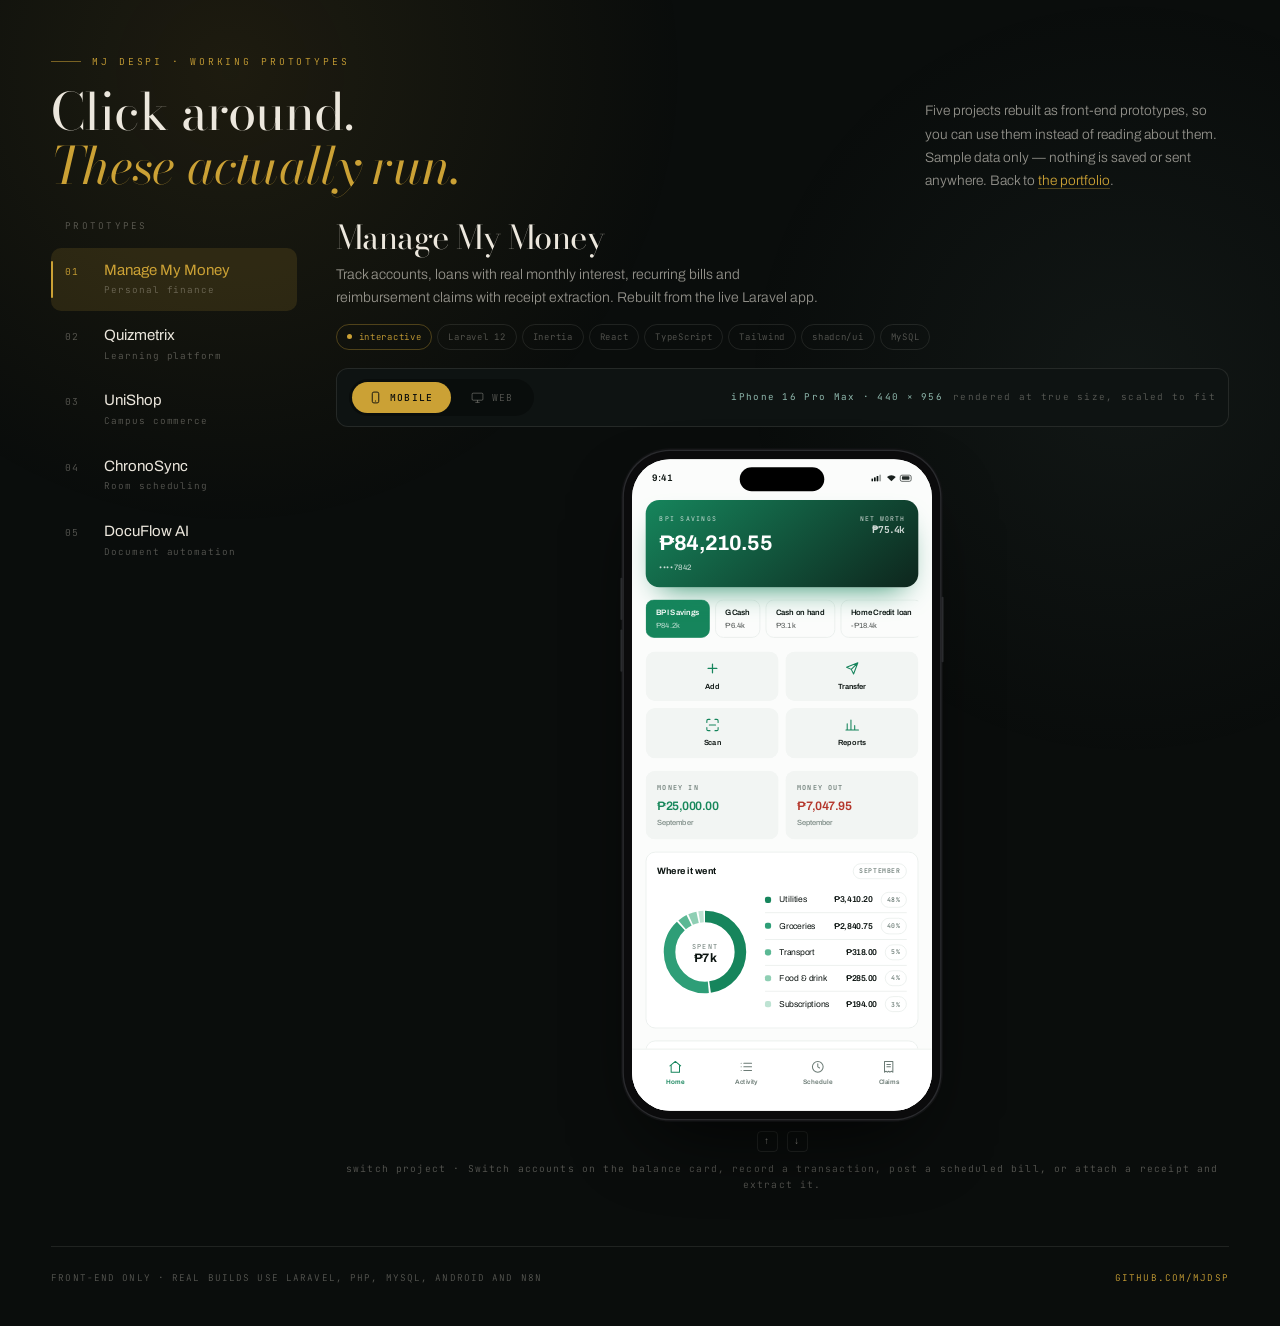
==== demos.html @ 3b5ab4ee "Add an interactive prototypes page Five projects rebuilt as front-end prototypes so visitors can use" ====
<!DOCTYPE html>
<html lang="en">
<head>
<meta charset="UTF-8" />
<meta name="viewport" content="width=device-width, initial-scale=1.0, viewport-fit=cover" />
<title>Despi Demo Reel</title>
<meta name="description" content="Five of Mj Despi's projects rebuilt as clickable front-end prototypes." />

<link rel="preconnect" href="https://fonts.googleapis.com">
<link rel="preconnect" href="https://fonts.gstatic.com" crossorigin>
<link rel="stylesheet" href="https://fonts.googleapis.com/css2?family=Bodoni+Moda:ital,opsz,wght@0,6..96,400;0,6..96,500;1,6..96,400&family=Archivo:wght@300;400;500;600;700&family=JetBrains+Mono:wght@400;500&display=swap">

<style>
/* ============================================================
   DEMO REEL — matches the "low light" portfolio theme.
   Dark stage, one brass accent, device frames at true logical
   sizes so the prototypes read as builds, not screenshots.
   ============================================================ */
:root{
  --void:#0A0D0C; --ground:#0E1312; --raise:#151D1A;
  --edge:rgba(236,231,221,.10); --edge-lit:rgba(203,161,53,.34);
  --paper:#ECE7DD; --paper-dim:rgba(236,231,221,.60); --paper-faint:rgba(236,231,221,.34);
  --brass:#CBA135; --brass-lit:#E8C766; --brass-dim:rgba(203,161,53,.14);
  --ice:#8FB8AD;
  --display:'Bodoni Moda',Didot,Georgia,serif;
  --body:'Archivo',system-ui,-apple-system,'Segoe UI',sans-serif;
  --mono:'JetBrains Mono',ui-monospace,SFMono-Regular,Menlo,monospace;
  --ease:cubic-bezier(.22,1,.36,1);
  --gut:clamp(18px,4vw,56px);
  color-scheme:dark;
}
*{box-sizing:border-box}
body{
  margin:0;background:var(--void);color:var(--paper);
  font-family:var(--body);font-weight:300;line-height:1.6;
  -webkit-font-smoothing:antialiased;overflow-x:hidden;
}
h1,h2,h3{font-family:var(--display);font-weight:400;margin:0;letter-spacing:-.015em;text-wrap:balance}
p{margin:0}
a{color:inherit;text-decoration:none}
button{font:inherit;color:inherit;background:none;border:0;cursor:pointer}
img{max-width:100%;display:block}
[hidden]{display:none!important}
:focus-visible{outline:2px solid var(--brass);outline-offset:3px;border-radius:3px}
::selection{background:var(--brass);color:var(--void)}

#glow{
  position:fixed;inset:0;z-index:0;pointer-events:none;
  background:
    radial-gradient(760px circle at 18% 8%,rgba(203,161,53,.10),transparent 60%),
    radial-gradient(620px circle at 88% 42%,rgba(143,184,173,.06),transparent 62%);
}
.wrap{position:relative;z-index:1;max-width:1420px;margin:0 auto;padding-inline:var(--gut)}

/* ---------- masthead ---------- */
.mast{
  padding-block:clamp(34px,6vh,64px) 26px;display:flex;flex-wrap:wrap;
  gap:22px 34px;align-items:flex-end;justify-content:space-between;
}
.eyebrow{
  font-family:var(--mono);font-size:.6rem;letter-spacing:.3em;text-transform:uppercase;
  color:var(--brass);display:flex;align-items:center;gap:11px;margin-bottom:16px;
}
.eyebrow::before{content:'';width:30px;height:1px;background:var(--brass);opacity:.55}
.mast h1{font-size:clamp(1.9rem,4.6vw,3.2rem);line-height:1.05}
.mast h1 em{font-style:italic;color:var(--brass)}
.mast__note{max-width:38ch;font-size:.86rem;line-height:1.7;color:var(--paper-dim)}
.mast__note a{color:var(--brass);border-bottom:1px solid var(--edge-lit)}

/* ---------- layout ---------- */
.reel{display:grid;grid-template-columns:246px minmax(0,1fr);gap:clamp(22px,3vw,44px);align-items:start;padding-bottom:40px}

/* ---------- rail ---------- */
.rail{position:sticky;top:18px;display:flex;flex-direction:column;gap:2px}
.rail__l{
  font-family:var(--mono);font-size:.58rem;letter-spacing:.24em;text-transform:uppercase;
  color:var(--paper-faint);padding:0 14px 12px;
}
.pick{
  display:grid;grid-template-columns:28px 1fr;gap:11px;align-items:baseline;
  padding:13px 14px;border-radius:10px;text-align:left;width:100%;position:relative;
  transition:background .3s var(--ease);
}
.pick::before{
  content:'';position:absolute;left:0;top:13px;bottom:13px;width:2px;border-radius:2px;
  background:var(--brass);transform:scaleY(0);transform-origin:center;transition:transform .35s var(--ease);
}
.pick:hover{background:var(--brass-dim)}
.pick[aria-selected="true"]{background:var(--brass-dim)}
.pick[aria-selected="true"]::before{transform:scaleY(1)}
.pick__n{font-family:var(--mono);font-size:.6rem;color:var(--paper-faint);letter-spacing:.06em}
.pick[aria-selected="true"] .pick__n{color:var(--brass)}
.pick__name{font-size:.94rem;font-weight:400;line-height:1.3;display:block}
.pick[aria-selected="true"] .pick__name{color:var(--brass)}
.pick__kind{
  display:block;font-family:var(--mono);font-size:.58rem;letter-spacing:.1em;
  color:var(--paper-faint);margin-top:3px;
}

/* ---------- stage ---------- */
.stage{min-width:0;display:flex;flex-direction:column;gap:18px}
.slate{display:flex;flex-wrap:wrap;gap:14px 26px;align-items:flex-end;justify-content:space-between}
.slate h2{font-size:clamp(1.5rem,2.8vw,2.05rem);line-height:1.12}
.slate__sub{font-size:.88rem;line-height:1.7;color:var(--paper-dim);max-width:62ch;margin-top:7px}
.chips{display:flex;flex-wrap:wrap;gap:5px}
.chip{
  font-family:var(--mono);font-size:.56rem;letter-spacing:.08em;padding:4.5px 10px;
  border-radius:99px;border:1px solid var(--edge);color:var(--paper-faint);white-space:nowrap;
}
.chip--live{border-color:var(--edge-lit);color:var(--brass)}
.chip--live::before{
  content:'';display:inline-block;width:5px;height:5px;border-radius:50%;
  background:var(--brass);margin-right:7px;vertical-align:1px;
}

/* ---------- viewport toggle ---------- */
.bar{
  display:flex;flex-wrap:wrap;gap:12px;align-items:center;justify-content:space-between;
  padding:10px 12px;border:1px solid var(--edge);border-radius:12px;background:var(--ground);
}
.seg{display:flex;gap:3px;padding:3px;border-radius:99px;background:rgba(0,0,0,.34)}
.seg button{
  display:inline-flex;align-items:center;gap:8px;padding:8px 17px;border-radius:99px;
  font-family:var(--mono);font-size:.6rem;letter-spacing:.14em;text-transform:uppercase;
  color:var(--paper-faint);transition:background .3s var(--ease),color .3s var(--ease);
}
.seg button:hover{color:var(--paper)}
.seg button[aria-pressed="true"]{background:var(--brass);color:var(--void);font-weight:500}
.seg svg{width:13px;height:13px;flex:none}
.dims{
  font-family:var(--mono);font-size:.58rem;letter-spacing:.14em;color:var(--paper-faint);
  display:flex;align-items:center;gap:10px;flex-wrap:wrap;
}
.dims b{color:var(--ice);font-weight:400}

/* ---------- device ---------- */
.deck{display:flex;justify-content:center;padding-block:6px 2px}
.fit{transform-origin:top center}

/* desktop chrome */
.dev--desktop{
  width:1280px;border:1px solid var(--edge);border-radius:12px;overflow:hidden;
  background:var(--ground);box-shadow:0 50px 120px -50px rgba(0,0,0,.95);
}
.chrome{
  display:flex;align-items:center;gap:9px;padding:11px 15px;
  background:#111614;border-bottom:1px solid var(--edge);
}
.chrome i{width:10px;height:10px;border-radius:50%;background:var(--paper-faint);opacity:.34}
.chrome span{
  flex:1;text-align:center;font-family:var(--mono);font-size:.62rem;
  color:var(--paper-faint);letter-spacing:.06em;
}

/* iPhone 16 Pro Max — 440 x 956 logical */
.dev--phone{
  width:464px;padding:12px;border-radius:68px;background:#0B0B0C;
  box-shadow:0 0 0 2px #2A2B2E,0 0 0 4px #121314,0 50px 120px -46px rgba(0,0,0,.95);
  position:relative;
}
.dev--phone::before,.dev--phone::after{
  content:'';position:absolute;left:-5px;width:3px;border-radius:3px;background:#2A2B2E;
}
.dev--phone::before{top:186px;height:62px}
.dev--phone::after{top:262px;height:62px}
.btn-pwr{position:absolute;right:-5px;top:214px;width:3px;height:96px;border-radius:3px;background:#2A2B2E}
.island{
  position:absolute;top:24px;left:50%;transform:translateX(-50%);
  width:124px;height:35px;border-radius:99px;background:#000;z-index:6;pointer-events:none;
}
.indicator{
  position:absolute;bottom:20px;left:50%;transform:translateX(-50%);
  width:142px;height:5px;border-radius:99px;background:rgba(255,255,255,.30);z-index:6;pointer-events:none;
}

.screen{overflow:hidden;background:#fff;position:relative}
.dev--desktop .screen{width:1280px;height:820px}
.dev--phone   .screen{width:440px;height:956px;border-radius:56px}

.hint{
  display:flex;align-items:center;justify-content:center;gap:9px;flex-wrap:wrap;text-align:center;
  font-family:var(--mono);font-size:.6rem;letter-spacing:.12em;color:var(--paper-faint);
}
.hint kbd{border:1px solid var(--edge);border-radius:4px;padding:2px 6px;color:var(--paper-dim)}

.foot{
  border-top:1px solid var(--edge);margin-top:14px;
  padding-block:24px calc(40px + env(safe-area-inset-bottom,0px));
  display:flex;flex-wrap:wrap;gap:10px 24px;justify-content:space-between;
  font-family:var(--mono);font-size:.58rem;letter-spacing:.12em;text-transform:uppercase;color:var(--paper-faint);
}
.foot a{color:var(--brass)}

@media (max-width:1040px){
  .reel{grid-template-columns:1fr;gap:16px}
  .rail{position:static;flex-direction:row;gap:7px;overflow-x:auto;padding-bottom:6px}
  .rail__l{display:none}
  /* the wide rule sets width:100%; without resetting it here every pill
     stretches to the full rail and only one is visible at a time */
  .pick{grid-template-columns:auto;gap:0;flex:0 0 auto;width:auto;padding:9px 16px;border:1px solid var(--edge);border-radius:99px}
  .pick::before{display:none}
  .pick[aria-selected="true"]{border-color:var(--brass)}
  .pick__n{display:none}
  .pick__name{font-size:.8rem;white-space:nowrap}
  .pick__kind{display:none}
}

/* ============================================================
   APP KIT — primitives every prototype is built from.
   Each product sets its own palette on .app; the kit only
   supplies rhythm, weight and state.
   ============================================================ */
.app{
  --a:#16855C; --a-soft:rgba(22,133,92,.13);
  --bg:#fff; --surf:#fff; --sunk:#F5F7F6;
  --fg:#0D1512; --mut:#6A7A74; --ln:#E6EAE8;
  --ok:#17875A; --warn:#B07A14; --bad:#B4352A;
  --r:14px;
  position:absolute;inset:0;display:flex;flex-direction:column;
  background:var(--bg);color:var(--fg);
  font-family:var(--body);font-weight:400;font-size:14px;line-height:1.5;
  overflow:hidden;
}
.app *{box-sizing:border-box}
.app button{font:inherit;color:inherit}
.app ::-webkit-scrollbar{width:0;height:0}

/* status bar (phone only) */
.sbar{
  display:none;align-items:center;justify-content:space-between;
  padding:17px 30px 4px;font-size:14px;font-weight:600;letter-spacing:-.01em;flex:none;
}
.app.narrow .sbar{display:flex}
.sbar__r{display:flex;align-items:center;gap:5px}
.sbar__r i{display:block;width:17px;height:10px;border:1.4px solid currentColor;border-radius:3px;position:relative;opacity:.9}
.sbar__r i::after{content:'';position:absolute;inset:1.6px;background:currentColor;border-radius:1px}

.scroll{flex:1;overflow-y:auto;overflow-x:hidden;-webkit-overflow-scrolling:touch}
.pad{padding:18px 20px 26px;display:flex;flex-direction:column;gap:18px}
.app.wide .pad{padding:26px 34px 34px;gap:22px}

.eyeb{font-family:var(--mono);font-size:10px;letter-spacing:.16em;text-transform:uppercase;color:var(--mut);font-weight:500}
.ttl{font-size:19px;font-weight:700;letter-spacing:-.025em;line-height:1.2}
.app.wide .ttl{font-size:23px}
.sub{font-size:12.5px;color:var(--mut);line-height:1.55}

.card{background:var(--surf);border:1px solid var(--ln);border-radius:var(--r);padding:16px;min-width:0}
.card--sunk{background:var(--sunk);border-color:transparent}
.hd{display:flex;align-items:center;justify-content:space-between;gap:10px;margin-bottom:12px;flex-wrap:wrap}
.hd h4{margin:0;font-size:13.5px;font-weight:700;letter-spacing:-.015em}

.grid{display:grid;gap:10px}
.g2{grid-template-columns:repeat(2,minmax(0,1fr))}
.g3{grid-template-columns:repeat(3,minmax(0,1fr))}
.g4{grid-template-columns:repeat(4,minmax(0,1fr))}
.app.narrow .g3,.app.narrow .g4{grid-template-columns:repeat(2,minmax(0,1fr))}

.row{display:flex;align-items:center;gap:12px;padding:11px 0;border-bottom:1px solid var(--ln);min-width:0}
.row:last-child{border-bottom:0}
.row__m{flex:1;min-width:0}
.row__t{font-size:13.5px;font-weight:500;letter-spacing:-.01em;overflow:hidden;text-overflow:ellipsis;white-space:nowrap}
.row__s{font-size:11.5px;color:var(--mut);margin-top:2px}
.amt{font-variant-numeric:tabular-nums;font-weight:600;font-size:13.5px;white-space:nowrap;letter-spacing:-.02em}
.neg{color:var(--bad)}.pos{color:var(--ok)}

.ico{
  width:38px;height:38px;border-radius:12px;flex:none;display:grid;place-items:center;
  background:var(--sunk);font-size:15px;
}
.app.narrow .ico{width:40px;height:40px}

.pill{
  font-family:var(--mono);font-size:9.5px;letter-spacing:.08em;text-transform:uppercase;
  padding:3.5px 8px;border-radius:99px;border:1px solid var(--ln);color:var(--mut);white-space:nowrap;font-weight:500;
}
.pill--a{border-color:var(--a);color:var(--a);background:var(--a-soft)}
.pill--ok{border-color:var(--ok);color:var(--ok);background:rgba(23,135,90,.1)}
.pill--warn{border-color:var(--warn);color:var(--warn);background:rgba(176,122,20,.11)}
.pill--bad{border-color:var(--bad);color:var(--bad);background:rgba(180,53,42,.1)}

.btn{
  display:inline-flex;align-items:center;justify-content:center;gap:7px;
  padding:11px 17px;border-radius:12px;background:var(--a);color:#fff;
  font-size:13px;font-weight:600;letter-spacing:-.01em;transition:filter .2s,transform .12s;
}
.btn:hover{filter:brightness(1.09)}
.btn:active{transform:scale(.982)}
.btn[disabled]{opacity:.42;cursor:not-allowed}
.btn--q{background:transparent;color:var(--fg);border:1px solid var(--ln)}
.btn--q:hover{background:var(--sunk);filter:none}
.btn--sm{padding:7px 12px;font-size:11.5px;border-radius:9px}
.btn--wide{width:100%}

.fld{display:flex;flex-direction:column;gap:6px;min-width:0}
.fld label{font-family:var(--mono);font-size:9.5px;letter-spacing:.12em;text-transform:uppercase;color:var(--mut);font-weight:500}
.fld input,.fld select{
  font:inherit;font-size:14px;padding:11px 13px;border:1px solid var(--ln);border-radius:11px;
  background:var(--bg);color:var(--fg);width:100%;min-width:0;
}
.fld input:focus,.fld select:focus{outline:2px solid var(--a);outline-offset:-1px;border-color:transparent}

.meter{height:6px;border-radius:99px;background:var(--ln);overflow:hidden}
.meter i{display:block;height:100%;background:var(--a);border-radius:99px;transition:width .7s var(--ease)}

.empty{text-align:center;color:var(--mut);font-size:12.5px;padding:34px 16px;line-height:1.7}

/* bottom tab bar — phone */
.tabbar{
  display:none;flex:none;align-items:stretch;gap:2px;padding:9px 12px 30px;
  border-top:1px solid var(--ln);background:var(--surf);
}
.app.narrow .tabbar{display:flex}
.tabbar button{
  flex:1;display:flex;flex-direction:column;align-items:center;gap:4px;padding:6px 2px;
  font-size:9.5px;font-weight:600;letter-spacing:.02em;color:var(--mut);border-radius:10px;transition:color .2s;
}
.tabbar button svg{width:21px;height:21px}
.tabbar button[aria-current="true"]{color:var(--a)}

/* side nav — desktop */
.side{display:none;flex:none;width:224px;border-right:1px solid var(--ln);background:var(--surf);padding:20px 14px;flex-direction:column;gap:5px}
.app.wide .side{display:flex}
.side__brand{display:flex;align-items:center;gap:10px;font-weight:700;font-size:14.5px;letter-spacing:-.02em;padding:4px 10px 18px}
.side button{
  display:flex;align-items:center;gap:11px;padding:10px 12px;border-radius:11px;
  font-size:13px;font-weight:500;color:var(--mut);text-align:left;transition:background .2s,color .2s;
}
.side button svg{width:18px;height:18px;flex:none}
.side button:hover{background:var(--sunk);color:var(--fg)}
.side button[aria-current="true"]{background:var(--a);color:#fff}
.glyph{width:30px;height:30px;border-radius:9px;background:var(--a);color:#fff;display:grid;place-items:center;font-size:14px;font-weight:700;flex:none}

.shellrow{display:flex;flex:1;min-height:0}
.main{flex:1;min-width:0;display:flex;flex-direction:column}

/* top bar — desktop */
.top{display:none;align-items:center;gap:14px;padding:16px 34px;border-bottom:1px solid var(--ln);flex:none}
.app.wide .top{display:flex}
.top__t{font-size:17px;font-weight:700;letter-spacing:-.025em}
.sp{flex:1}
.who{display:flex;align-items:center;gap:9px;font-size:12.5px;color:var(--mut)}
.av{width:30px;height:30px;border-radius:50%;background:var(--a);color:#fff;display:grid;place-items:center;font-size:12px;font-weight:700}

/* sheet */
.sheet{
  position:absolute;inset:0;z-index:30;display:flex;align-items:flex-end;justify-content:center;
  background:rgba(4,10,8,.52);opacity:0;pointer-events:none;transition:opacity .3s var(--ease);
}
.app.wide .sheet{align-items:center}
.sheet.on{opacity:1;pointer-events:auto}
.sheet__p{
  width:100%;max-height:82%;overflow-y:auto;background:var(--surf);
  border-radius:24px 24px 0 0;padding:20px 20px 30px;
  transform:translateY(100%);transition:transform .38s var(--ease);
  display:flex;flex-direction:column;gap:15px;
}
.app.wide .sheet__p{max-width:460px;border-radius:18px;transform:translateY(16px) scale(.97);padding:24px}
.sheet.on .sheet__p{transform:none}
.grip{width:38px;height:4px;border-radius:99px;background:var(--ln);margin:-6px auto 2px}
.app.wide .grip{display:none}

.toast{
  position:absolute;left:50%;bottom:104px;transform:translate(-50%,12px);z-index:40;
  background:var(--fg);color:var(--bg);font-size:12px;font-weight:600;letter-spacing:-.01em;
  padding:11px 18px;border-radius:99px;opacity:0;pointer-events:none;max-width:86%;text-align:center;
  transition:opacity .28s var(--ease),transform .28s var(--ease);box-shadow:0 18px 40px -16px rgba(0,0,0,.6);
}
.app.wide .toast{bottom:32px}
.toast.on{opacity:1;transform:translate(-50%,0)}

@keyframes rise{from{opacity:0;transform:translateY(9px)}to{opacity:1;transform:none}}
.rise{animation:rise .34s var(--ease) both}

@media (prefers-reduced-motion:reduce){
  *,*::before,*::after{animation-duration:.01ms!important;transition-duration:.01ms!important}
}
</style>
</head>
<body>

<div id="glow" aria-hidden="true"></div>

<div class="wrap">

  <header class="mast">
    <div>
      <span class="eyebrow">Mj Despi · Working prototypes</span>
      <h1>Click around.<br><em>These actually run.</em></h1>
    </div>
    <p class="mast__note">
      Five projects rebuilt as front-end prototypes, so you can use them instead of
      reading about them. Sample data only — nothing is saved or sent anywhere.
      Back to <a href="premium.html">the portfolio</a>.
    </p>
  </header>

  <div class="reel">
    <nav class="rail" id="rail" role="tablist" aria-label="Projects"></nav>

    <div class="stage">
      <div class="slate">
        <div>
          <h2 id="p-name"></h2>
          <p class="slate__sub" id="p-sub"></p>
        </div>
        <div class="chips" id="p-chips"></div>
      </div>

      <div class="bar">
        <div class="seg" role="group" aria-label="Viewport size">
          <button id="to-phone" aria-pressed="false">
            <svg viewBox="0 0 24 24" fill="none" stroke="currentColor" stroke-width="1.7" aria-hidden="true">
              <rect x="6" y="2" width="12" height="20" rx="3"/><path d="M11 18.5h2"/>
            </svg>Mobile
          </button>
          <button id="to-desk" aria-pressed="false">
            <svg viewBox="0 0 24 24" fill="none" stroke="currentColor" stroke-width="1.7" aria-hidden="true">
              <rect x="2" y="4" width="20" height="13" rx="2"/><path d="M8 21h8M12 17v4"/>
            </svg>Web
          </button>
        </div>
        <p class="dims" id="dims"></p>
      </div>

      <div class="deck">
        <div class="fit" id="fit">
          <div id="device">
            <div id="chrome-slot"></div>
            <div class="screen" id="screen" role="tabpanel" aria-live="polite"></div>
          </div>
        </div>
      </div>

      <p class="hint" id="hint"></p>
    </div>
  </div>

  <footer class="foot">
    <span>Front-end only · real builds use Laravel, PHP, MySQL, Android and n8n</span>
    <span><a href="https://github.com/mjdsp">github.com/mjdsp</a></span>
  </footer>

</div>

<script>
/* ============================================================
   helpers
   ============================================================ */
const el = (t,c,h) => { const n=document.createElement(t); if(c) n.className=c; if(h!=null) n.innerHTML=h; return n; };
const peso = n => "₱" + Math.abs(n).toLocaleString("en-PH",{minimumFractionDigits:2,maximumFractionDigits:2});
const pesoK = n => { const a=Math.abs(n); return "₱" + (a>=1000 ? (a/1000).toFixed(1).replace(/\.0$/,"")+"k" : a.toFixed(0)); };
const esc = s => String(s).replace(/[&<>"]/g,c=>({"&":"&amp;","<":"&lt;",">":"&gt;",'"':"&quot;"}[c]));
const REDUCED = matchMedia("(prefers-reduced-motion: reduce)").matches;

function toast(root,msg){
  // Mount inside .app, not on the screen shell: the toast is painted from
  // --fg / --bg, and those are declared on .app. Parented any higher the
  // pill resolves to a transparent background and borrows the page's text
  // colour, which is invisible against a light product UI.
  const host = root.querySelector(".app") || root;
  let t = host.querySelector(":scope > .toast");
  if(!t){ t = el("div","toast"); host.appendChild(t); }
  t.textContent = msg;
  requestAnimationFrame(()=>t.classList.add("on"));
  clearTimeout(t._x);
  t._x = setTimeout(()=>t.classList.remove("on"),2300);
}

const ICONS = {
  home:'<svg viewBox="0 0 24 24" fill="none" stroke="currentColor" stroke-width="1.7" stroke-linecap="round" stroke-linejoin="round"><path d="M3 10.5 12 3l9 7.5"/><path d="M5 9.8V21h14V9.8"/></svg>',
  list:'<svg viewBox="0 0 24 24" fill="none" stroke="currentColor" stroke-width="1.7" stroke-linecap="round"><path d="M8 6h13M8 12h13M8 18h13M3.5 6h.01M3.5 12h.01M3.5 18h.01"/></svg>',
  clock:'<svg viewBox="0 0 24 24" fill="none" stroke="currentColor" stroke-width="1.7" stroke-linecap="round"><circle cx="12" cy="12" r="9"/><path d="M12 7v5l3 2"/></svg>',
  receipt:'<svg viewBox="0 0 24 24" fill="none" stroke="currentColor" stroke-width="1.7" stroke-linecap="round" stroke-linejoin="round"><path d="M5 3v18l2.5-1.6L10 21l2-1.6L14 21l2.5-1.6L19 21V3z"/><path d="M9 8h6M9 12h6"/></svg>',
  plus:'<svg viewBox="0 0 24 24" fill="none" stroke="currentColor" stroke-width="2" stroke-linecap="round"><path d="M12 5v14M5 12h14"/></svg>',
  scan:'<svg viewBox="0 0 24 24" fill="none" stroke="currentColor" stroke-width="1.7" stroke-linecap="round"><path d="M3 8V5a2 2 0 0 1 2-2h3M16 3h3a2 2 0 0 1 2 2v3M21 16v3a2 2 0 0 1-2 2h-3M8 21H5a2 2 0 0 1-2-2v-3"/><path d="M7 12h10"/></svg>',
  chart:'<svg viewBox="0 0 24 24" fill="none" stroke="currentColor" stroke-width="1.7" stroke-linecap="round"><path d="M4 20V10M10 20V4M16 20v-7M22 20H2"/></svg>',
  send:'<svg viewBox="0 0 24 24" fill="none" stroke="currentColor" stroke-width="1.7" stroke-linecap="round" stroke-linejoin="round"><path d="M21 3 10.5 13.5M21 3l-6.8 18-3.7-7.5L3 10.1z"/></svg>',
  bell:'<svg viewBox="0 0 24 24" fill="none" stroke="currentColor" stroke-width="1.7" stroke-linecap="round"><path d="M18 8.5a6 6 0 1 0-12 0c0 6-2 7.5-2 7.5h16s-2-1.5-2-7.5"/><path d="M10.5 20a2 2 0 0 0 3 0"/></svg>',
};

function statusBar(tone){
  return `<div class="sbar" style="color:${tone}">
    <span>9:41</span>
    <span class="sbar__r">
      <svg viewBox="0 0 20 12" width="17" height="11" fill="currentColor" aria-hidden="true"><rect x="0" y="7" width="3" height="5" rx="1"/><rect x="4.6" y="5" width="3" height="7" rx="1"/><rect x="9.2" y="2.6" width="3" height="9.4" rx="1"/><rect x="13.8" y="0" width="3" height="12" rx="1" opacity=".38"/></svg>
      <svg viewBox="0 0 16 12" width="15" height="11" fill="currentColor" aria-hidden="true"><path d="M8 11.2 1 4.6a9.8 9.8 0 0 1 14 0z" opacity=".95"/></svg>
      <i></i>
    </span>
  </div>`;
}

/* ============================================================
   1 · MANAGE MY MONEY — mobile-first
   Laravel 12 + Inertia + React + TypeScript + shadcn/ui.
   Schema mirrors the real repo: accounts (monthly_interest_rate,
   repayment_plan, borrowed_on), transactions, scheduled
   transactions (auto_post), reimbursements (items, photos).
   ============================================================ */
function demoMoney(root, mode){
  const S = {
    tab:"Home", acc:0, sheet:false,
    accounts:[
      { id:1, n:"BPI Savings",      k:"asset", bal:84210.55, tint:"#16855C", last:"7842" },
      { id:2, n:"GCash",            k:"asset", bal:6420.00,  tint:"#1F6FB5", last:"0224" },
      { id:3, n:"Cash on hand",     k:"asset", bal:3150.00,  tint:"#7A6A3E", last:"—" },
      { id:4, n:"Home Credit loan", k:"debt",  bal:-18400.00, tint:"#B4352A", rate:1.75, plan:12, since:"14 Mar 2026" },
    ],
    cats:["Groceries","Transport","Utilities","Food & drink","Subscriptions","Salary","Freelance"],
    tx:[
      { d:"27 Sep", n:"Landers Superstore", c:"Groceries",     a:-2840.75, acc:1, g:"\u{1F6D2}" },
      { d:"26 Sep", n:"Grab · Ortigas", c:"Transport",    a:-318.00,  acc:2, g:"\u{1F697}" },
      { d:"25 Sep", n:"Freelance retainer", c:"Freelance",     a:25000.00, acc:1, g:"\u{1F4BC}" },
      { d:"24 Sep", n:"Meralco",           c:"Utilities",      a:-3410.20, acc:1, g:"⚡" },
      { d:"23 Sep", n:"Jollibee",          c:"Food & drink",   a:-285.00,  acc:3, g:"\u{1F35F}" },
      { d:"21 Sep", n:"Spotify Duo",       c:"Subscriptions",  a:-194.00,  acc:2, g:"\u{1F3A7}" },
    ],
    sched:[
      { id:1, n:"Meralco",        c:"Utilities",    a:-3410.20, due:"04 Oct", auto:true,  done:false },
      { id:2, n:"Home Credit",    c:"Loan payment", a:-1720.00, due:"07 Oct", auto:true,  done:false },
      { id:3, n:"Globe postpaid", c:"Utilities",    a:-1299.00, due:"12 Oct", auto:false, done:false },
      { id:4, n:"Salary",         c:"Salary",       a:42000.00, due:"15 Oct", auto:true,  done:false },
    ],
    claim:{
      ref:"RB-2026-018", title:"Client visit · Cebu", status:"draft",
      items:[
        { n:"Airfare · MNL→CEB", q:1, u:4380.00 },
        { n:"Hotel · 2 nights",       q:2, u:2150.00 },
        { n:"Grab receipts",               q:6, u:185.00  },
      ],
      photos:[],
    },
  };

  const app = el("div","app " + (mode==="phone" ? "narrow" : "wide"));
  app.style.setProperty("--a","#16855C");
  app.style.setProperty("--a-soft","rgba(22,133,92,.13)");
  app.style.setProperty("--bg","#FBFCFB");
  app.style.setProperty("--surf","#FFFFFF");
  app.style.setProperty("--sunk","#F2F5F3");
  app.style.setProperty("--fg","#0C1411");
  app.style.setProperty("--mut","#6B7B75");
  app.style.setProperty("--ln","#E5EAE7");

  const TABS = [
    ["Home","home"], ["Activity","list"], ["Schedule","clock"], ["Claims","receipt"],
  ];

  app.innerHTML =
    statusBar("#0C1411") +
    `<div class="shellrow">
       <nav class="side">
         <div class="side__brand"><span class="glyph">₱</span>Manage My Money</div>
       </nav>
       <div class="main">
         <div class="top"><span class="top__t" id="mm-top"></span><span class="sp"></span>
           <span class="who"><span class="av">M</span>Mj Despi</span></div>
         <div class="scroll"><div class="pad" id="mm-body"></div></div>
       </div>
     </div>
     <nav class="tabbar"></nav>
     <div class="sheet" id="mm-sheet"><div class="sheet__p" id="mm-sheetp"></div></div>`;

  const body  = app.querySelector("#mm-body");
  const bar   = app.querySelector(".tabbar");
  const side  = app.querySelector(".side");
  const sheet = app.querySelector("#mm-sheet");
  const sheetP= app.querySelector("#mm-sheetp");

  TABS.forEach(([name,icon]) => {
    const b = el("button",null,`${ICONS[icon]}<span>${name}</span>`);
    b.onclick = () => { S.tab = name; draw(); };
    bar.appendChild(b);
    const s = el("button",null,`${ICONS[icon]}<span>${name}</span>`);
    s.onclick = () => { S.tab = name; draw(); };
    side.appendChild(s);
  });

  const assets = () => S.accounts.filter(a=>a.k==="asset").reduce((s,a)=>s+a.bal,0);
  const debts  = () => S.accounts.filter(a=>a.k==="debt").reduce((s,a)=>s+a.bal,0);
  const net    = () => assets() + debts();
  const outAmt = () => S.tx.filter(t=>t.a<0).reduce((s,t)=>s+t.a,0);
  const inAmt  = () => S.tx.filter(t=>t.a>0).reduce((s,t)=>s+t.a,0);

  function ring(){
    const byCat = {};
    S.tx.filter(t=>t.a<0).forEach(t => byCat[t.c] = (byCat[t.c]||0) + Math.abs(t.a));
    const rows = Object.entries(byCat).sort((a,b)=>b[1]-a[1]);
    const total = rows.reduce((s,r)=>s+r[1],0);
    const tints = ["#16855C","#2E9E77","#5BB894","#8FCFB4","#BEE3D3","#DCF0E7"];
    const R = 52, C = 2*Math.PI*R;
    let off = 0;
    const arcs = rows.map(([c,v],i) => {
      const frac = v/total, len = C*frac;
      const seg = `<circle cx="70" cy="70" r="${R}" fill="none" stroke="${tints[i%tints.length]}"
        stroke-width="17" stroke-linecap="butt"
        stroke-dasharray="${(len-2.5).toFixed(2)} ${(C-len+2.5).toFixed(2)}"
        stroke-dashoffset="${(-off).toFixed(2)}" transform="rotate(-90 70 70)"/>`;
      off += len;
      return seg;
    }).join("");
    const legend = rows.map(([c,v],i) =>
      `<div class="row" style="padding:7px 0">
         <span style="width:9px;height:9px;border-radius:3px;background:${tints[i%tints.length]};flex:none"></span>
         <div class="row__m"><div class="row__t" style="font-weight:400;font-size:12.5px">${esc(c)}</div></div>
         <span class="amt" style="font-size:12.5px">${peso(v)}</span>
         <span class="pill">${Math.round(v/total*100)}%</span>
       </div>`).join("");
    return `<div class="card">
        <div class="hd"><h4>Where it went</h4><span class="pill">September</span></div>
        <div style="display:flex;gap:18px;align-items:center;flex-wrap:wrap">
          <svg viewBox="0 0 140 140" style="width:140px;height:140px;flex:none" aria-hidden="true">
            ${arcs}
            <text x="70" y="65" text-anchor="middle" font-size="10" fill="var(--mut)"
                  font-family="var(--mono)" letter-spacing="1.4">SPENT</text>
            <text x="70" y="85" text-anchor="middle" font-size="18" font-weight="700"
                  fill="var(--fg)" letter-spacing="-.5">${pesoK(total)}</text>
          </svg>
          <div style="flex:1;min-width:190px">${legend}</div>
        </div>
      </div>`;
  }

  function openSheet(){
    S.sheet = true;
    sheetP.innerHTML =
      `<div class="grip"></div>
       <div><div class="ttl">Record a transaction</div>
         <p class="sub" style="margin-top:3px">It posts to the selected account straight away.</p></div>
       <div class="fld"><label for="mm-n">Description</label><input id="mm-n" placeholder="e.g. SM Supermarket"></div>
       <div class="grid g2">
         <div class="fld"><label for="mm-a">Amount</label><input id="mm-a" type="number" inputmode="decimal" step="0.01" placeholder="0.00"></div>
         <div class="fld"><label for="mm-c">Category</label><select id="mm-c">${S.cats.map(c=>`<option>${esc(c)}</option>`).join("")}</select></div>
       </div>
       <div class="fld"><label for="mm-acc">Account</label>
         <select id="mm-acc">${S.accounts.map(a=>`<option value="${a.id}">${esc(a.n)}</option>`).join("")}</select></div>
       <div class="grid g2" style="margin-top:2px">
         <button class="btn" id="mm-exp">Add expense</button>
         <button class="btn btn--q" id="mm-inc">Add income</button>
       </div>
       <button class="btn btn--q btn--wide" id="mm-x">Cancel</button>`;
    sheet.classList.add("on");

    const add = sign => {
      const n = sheetP.querySelector("#mm-n").value.trim();
      const raw = parseFloat(sheetP.querySelector("#mm-a").value);
      if(!n || !raw || raw <= 0){ toast(root,"Add a description and a positive amount"); return; }
      const id = +sheetP.querySelector("#mm-acc").value;
      const acct = S.accounts.find(a=>a.id===id);
      S.tx.unshift({ d:"29 Sep", n, c:sheetP.querySelector("#mm-c").value, a:sign*raw, acc:id, g:sign<0?"\u{1F4B8}":"\u{1F4B0}" });
      acct.bal += sign*raw;
      closeSheet();
      toast(root,(sign<0?"Expense":"Income")+" recorded · "+acct.n);
      draw();
    };
    sheetP.querySelector("#mm-exp").onclick = () => add(-1);
    sheetP.querySelector("#mm-inc").onclick = () => add(1);
    sheetP.querySelector("#mm-x").onclick = closeSheet;
  }
  function closeSheet(){ S.sheet=false; sheet.classList.remove("on"); }
  sheet.onclick = e => { if(e.target===sheet) closeSheet(); };

  function draw(){
    [...bar.children].forEach((b,i)=>b.setAttribute("aria-current",String(TABS[i][0]===S.tab)));
    [...side.querySelectorAll("button")].forEach((b,i)=>b.setAttribute("aria-current",String(TABS[i][0]===S.tab)));
    app.querySelector("#mm-top").textContent = S.tab;
    body.innerHTML = "";
    body.classList.add("rise");
    setTimeout(()=>body.classList.remove("rise"),380);

    if(S.tab === "Home"){
      const a = S.accounts[S.acc];
      const hero = el("div","");
      hero.style.cssText =
        `border-radius:20px;padding:20px;color:#fff;position:relative;overflow:hidden;
         background:linear-gradient(140deg,${a.tint},#0C1411 118%);
         box-shadow:0 20px 44px -22px ${a.tint}`;
      hero.innerHTML =
        `<div style="display:flex;justify-content:space-between;align-items:flex-start;gap:12px">
           <div>
             <div style="font-family:var(--mono);font-size:9.5px;letter-spacing:.18em;text-transform:uppercase;opacity:.74">${esc(a.n)}</div>
             <div style="font-size:31px;font-weight:700;letter-spacing:-.035em;margin-top:6px;font-variant-numeric:tabular-nums">
               ${a.bal<0?"-":""}${peso(a.bal)}</div>
             <div style="font-size:11.5px;opacity:.78;margin-top:4px">
               ${a.k==="debt" ? `${a.rate}% monthly · ${a.plan}-month plan · since ${esc(a.since)}` : `•••• ${esc(a.last)}`}</div>
           </div>
           <div style="font-family:var(--mono);font-size:9.5px;letter-spacing:.14em;text-align:right;opacity:.8">
             NET WORTH<br><b style="font-size:14px;letter-spacing:-.02em">${pesoK(net())}</b></div>
         </div>`;
      body.appendChild(hero);

      const chips = el("div","");
      chips.style.cssText = "display:flex;gap:8px;overflow-x:auto;padding-bottom:2px";
      S.accounts.forEach((acc,i) => {
        const b = el("button",null,
          `<span style="display:block;font-size:11.5px;font-weight:600">${esc(acc.n)}</span>
           <span style="display:block;font-size:11px;opacity:.72;font-variant-numeric:tabular-nums;margin-top:2px">${acc.bal<0?"-":""}${pesoK(acc.bal)}</span>`);
        const on = i===S.acc;
        b.style.cssText =
          `flex:0 0 auto;padding:9px 14px;border-radius:12px;text-align:left;transition:.2s;
           border:1px solid ${on?acc.tint:"var(--ln)"};background:${on?acc.tint:"transparent"};color:${on?"#fff":"var(--fg)"}`;
        b.onclick = () => { S.acc=i; draw(); };
        chips.appendChild(b);
      });
      body.appendChild(chips);

      const acts = el("div","grid g4");
      [["plus","Add",()=>openSheet()],
       ["send","Transfer",()=>toast(root,"Transfers move between your own accounts")],
       ["scan","Scan",()=>{ S.tab="Claims"; draw(); }],
       ["chart","Reports",()=>toast(root,"reports/monthly.pdf renders server-side")]
      ].forEach(([ic,label,fn])=>{
        const b = el("button","card card--sunk",
          `<span style="display:grid;place-items:center;gap:7px">
             <span style="width:22px;height:22px;color:var(--a);display:block">${ICONS[ic]}</span>
             <span style="font-size:11px;font-weight:600">${label}</span></span>`);
        b.style.cssText = "padding:13px 8px;cursor:pointer";
        b.onclick = fn;
        acts.appendChild(b);
      });
      body.appendChild(acts);

      const k = el("div","grid g2");
      [["Money in",peso(inAmt()),"September","pos"],
       ["Money out",peso(outAmt()),"September","neg"]].forEach(([l,v,s,cls])=>{
        k.appendChild(el("div","card card--sunk",
          `<div class="eyeb">${l}</div>
           <div class="amt ${cls}" style="font-size:18px;margin-top:6px">${v}</div>
           <div class="sub" style="font-size:11px;margin-top:2px">${s}</div>`));
      });
      body.appendChild(k);

      body.appendChild(el("div","",ring()));

      const rec = el("div","card");
      rec.appendChild(el("div","hd",`<h4>Recent</h4><span class="pill">${S.tx.length} entries</span>`));
      S.tx.slice(0,5).forEach(t=>{
        const acct = S.accounts.find(x=>x.id===t.acc);
        rec.appendChild(el("div","row",
          `<span class="ico">${t.g}</span>
           <div class="row__m"><div class="row__t">${esc(t.n)}</div>
             <div class="row__s">${esc(t.d)} · ${esc(t.c)} · ${esc(acct?acct.n:"")}</div></div>
           <span class="amt ${t.a<0?"neg":"pos"}">${t.a<0?"-":"+"}${peso(t.a)}</span>`));
      });
      body.appendChild(rec);
    }

    if(S.tab === "Activity"){
      const add = el("button","btn btn--wide",`<span style="width:16px;height:16px;display:block">${ICONS.plus}</span>Record a transaction`);
      add.onclick = openSheet;
      body.appendChild(add);

      const list = el("div","card");
      list.appendChild(el("div","hd",`<h4>All transactions</h4><span class="pill">${S.tx.length}</span>`));
      S.tx.forEach(t=>{
        const acct = S.accounts.find(x=>x.id===t.acc);
        list.appendChild(el("div","row",
          `<span class="ico">${t.g}</span>
           <div class="row__m"><div class="row__t">${esc(t.n)}</div>
             <div class="row__s">${esc(t.d)} · ${esc(t.c)} · ${esc(acct?acct.n:"")}</div></div>
           <span class="amt ${t.a<0?"neg":"pos"}">${t.a<0?"-":"+"}${peso(t.a)}</span>`));
      });
      body.appendChild(list);
    }

    if(S.tab === "Schedule"){
      const c = el("div","card");
      const autos = S.sched.filter(s=>s.auto).length;
      c.appendChild(el("div","hd",`<h4>Scheduled</h4><span class="pill pill--a">auto_post on ${autos}</span>`));
      S.sched.forEach(s=>{
        const r = el("div","row");
        r.innerHTML =
          `<span class="ico">${s.a<0?"\u{1F4C6}":"\u{1F4B0}"}</span>
           <div class="row__m">
             <div class="row__t">${esc(s.n)} ${s.auto?'<span class="pill pill--a" style="margin-left:5px">auto</span>':""}</div>
             <div class="row__s">Due ${esc(s.due)} · ${esc(s.c)}</div></div>
           <span class="amt ${s.a<0?"neg":"pos"}">${s.a<0?"-":"+"}${peso(s.a)}</span>`;
        if(s.done){ r.appendChild(el("span","pill pill--ok","posted")); }
        else{
          const g = el("div",""); g.style.cssText="display:flex;gap:6px";
          const post = el("button","btn btn--sm","Post");
          const skip = el("button","btn btn--q btn--sm","Skip");
          post.onclick = () => {
            s.done = true;
            S.tx.unshift({ d:"29 Sep", n:s.n, c:s.c, a:s.a, acc:1, g:"\u{1F4C6}" });
            S.accounts[0].bal += s.a;
            toast(root,s.n+" posted to BPI Savings"); draw();
          };
          skip.onclick = () => { s.done=true; toast(root,s.n+" skipped this cycle"); draw(); };
          g.append(post,skip); r.appendChild(g);
        }
        c.appendChild(r);
      });
      body.appendChild(c);
    }

    if(S.tab === "Claims"){
      const R = S.claim;
      const total = R.items.reduce((s,i)=>s+i.q*i.u,0);
      const c = el("div","card");
      c.appendChild(el("div","hd",
        `<div><h4>${esc(R.ref)}</h4><div class="sub" style="font-size:11.5px">${esc(R.title)}</div></div>
         <span class="pill ${R.status==="submitted"?"pill--ok":"pill--warn"}">${esc(R.status)}</span>`));
      R.items.forEach(i=>{
        c.appendChild(el("div","row",
          `<div class="row__m"><div class="row__t">${esc(i.n)}</div>
             <div class="row__s">${i.q} × ${peso(i.u)}</div></div>
           <span class="amt">${peso(i.q*i.u)}</span>`));
      });
      c.appendChild(el("div","row",
        `<div class="row__m"><div class="row__t">Total claim</div></div>
         <span class="amt" style="font-size:17px">${peso(total)}</span>`));
      body.appendChild(c);

      const ph = el("div","card");
      ph.appendChild(el("div","hd",`<h4>Receipt photos</h4><span class="pill">${R.photos.length} attached</span>`));
      if(!R.photos.length){
        ph.appendChild(el("div","empty","No receipts yet.<br>Attach one and run extraction."));
      } else {
        R.photos.forEach(p=>{
          const r = el("div","row");
          r.innerHTML =
            `<span class="ico">\u{1F9FE}</span>
             <div class="row__m"><div class="row__t">${esc(p.f)}</div>
               <div class="row__s">${p.done?"Extracted · "+esc(p.v):"Waiting for extraction"}</div></div>`;
          if(!p.done){
            const b = el("button","btn btn--sm","Extract");
            b.onclick = () => {
              b.disabled = true; b.textContent = "Reading…";
              setTimeout(()=>{
                p.done = true;
                p.v = "Shell Ortigas · "+peso(p.amt);
                R.items.push({ n:"Fuel · Shell Ortigas", q:1, u:p.amt });
                toast(root,"Line item added from receipt"); draw();
              },1100);
            };
            r.appendChild(b);
          } else r.appendChild(el("span","pill pill--ok","ok"));
          ph.appendChild(r);
        });
      }
      const g = el("div","grid g2"); g.style.marginTop = "13px";
      const att = el("button","btn btn--q btn--sm","Attach receipt");
      att.onclick = () => {
        R.photos.push({ f:"receipt-"+(R.photos.length+1)+".jpg", done:false, amt:1250+R.photos.length*310 });
        draw();
      };
      const sub = el("button","btn btn--sm",R.status==="submitted"?"Submitted":"Submit claim");
      sub.disabled = R.status==="submitted";
      sub.onclick = () => { R.status="submitted"; toast(root,"Claim "+R.ref+" submitted"); draw(); };
      g.append(att,sub); ph.appendChild(g);
      body.appendChild(ph);
    }
  }

  draw();
  root.appendChild(app);
}

/* ============================================================
   2 · QUIZMETRIX
   ============================================================ */
function demoQuiz(root, mode){
  const deck = [
    { f:"Big-O of binary search", b:"O(log n) — the search space halves each step" },
    { f:"Stack vs queue", b:"Stack is LIFO, queue is FIFO" },
    { f:"What makes a hash collision", b:"Two distinct keys hashing to the same bucket index" },
    { f:"Why normalise a database", b:"To remove redundancy so one fact is stored in one place" },
  ];
  const quiz = [
    { q:"Which structure gives O(1) average lookup by key?", o:["Linked list","Hash table","Binary tree","Array"], a:1 },
    { q:"In SQL, which clause filters rows after GROUP BY?", o:["WHERE","ORDER BY","HAVING","LIMIT"], a:2 },
    { q:"A primary key must be", o:["Unique and not null","Always an integer","Auto-increment","Indexed last"], a:0 },
    { q:"Which HTTP status means the resource was created?", o:["200","201","204","302"], a:1 },
    { q:"Normalising to 3NF removes", o:["All joins","Transitive dependencies","Foreign keys","Indexes"], a:1 },
  ];
  const S = { tab:"Sets", card:0, flip:false, qi:0, picked:null, score:0, done:false, ans:[] };

  const app = el("div","app " + (mode==="phone"?"narrow":"wide"));
  app.style.setProperty("--a","#4C56C8");
  app.style.setProperty("--a-soft","rgba(76,86,200,.12)");
  app.style.setProperty("--bg","#FBFBFE"); app.style.setProperty("--surf","#FFFFFF");
  app.style.setProperty("--sunk","#F3F4FB"); app.style.setProperty("--fg","#12142B");
  app.style.setProperty("--mut","#6B6F93"); app.style.setProperty("--ln","#E5E7F3");

  const TABS = [["Sets","home"],["Cards","list"],["Exam","clock"]];
  app.innerHTML =
    statusBar("#12142B") +
    `<div class="shellrow">
       <nav class="side"><div class="side__brand"><span class="glyph">Q</span>Quizmetrix</div></nav>
       <div class="main">
         <div class="top"><span class="top__t" id="q-top"></span><span class="sp"></span>
           <span class="who"><span class="av">M</span>Mj Despi</span></div>
         <div class="scroll"><div class="pad" id="q-body"></div></div>
       </div>
     </div>
     <nav class="tabbar"></nav>`;

  const body = app.querySelector("#q-body"), bar = app.querySelector(".tabbar"), side = app.querySelector(".side");
  TABS.forEach(([n,ic])=>{
    const mk = () => { const b = el("button",null,`${ICONS[ic]}<span>${n}</span>`); b.onclick=()=>{
      S.tab=n; if(n==="Exam"){ S.qi=0;S.picked=null;S.score=0;S.done=false;S.ans=[]; } draw(); }; return b; };
    bar.appendChild(mk()); side.appendChild(mk());
  });

  function draw(){
    [...bar.children].forEach((b,i)=>b.setAttribute("aria-current",String(TABS[i][0]===S.tab)));
    [...side.querySelectorAll("button")].forEach((b,i)=>b.setAttribute("aria-current",String(TABS[i][0]===S.tab)));
    app.querySelector("#q-top").textContent = S.tab==="Sets"?"Study sets":S.tab==="Cards"?"Flashcards":"Mock exam";
    body.innerHTML = ""; body.classList.add("rise");
    setTimeout(()=>body.classList.remove("rise"),380);

    if(S.tab==="Sets"){
      const k = el("div","grid g3");
      [["Sets","6","3 shared"],["Mastered","82/140","59%"],["Exam avg","78%","last 4"]]
        .forEach(([l,v,s])=>k.appendChild(el("div","card card--sunk",
          `<div class="eyeb">${l}</div><div class="ttl" style="margin-top:5px">${v}</div><div class="sub" style="font-size:11px">${s}</div>`)));
      body.appendChild(k);

      const c = el("div","card");
      c.appendChild(el("div","hd","<h4>Your sets</h4>"));
      [["Data Structures",40,92,"Exam 08 Oct"],["Database Systems",35,71,"Exam 15 Oct"],
       ["Software Engineering",28,54,"Quiz Friday"],["Networking",37,33,"Not scheduled"]]
      .forEach(([n,cards,pct,when])=>{
        const r = el("div","row");
        r.innerHTML =
          `<div class="row__m"><div class="row__t">${esc(n)}</div>
             <div class="row__s">${cards} cards · ${esc(when)}</div>
             <div class="meter" style="margin-top:7px"><i style="width:${pct}%"></i></div></div>
           <span class="pill ${pct>80?"pill--ok":pct>50?"pill--warn":"pill--bad"}">${pct}%</span>`;
        const b = el("button","btn btn--q btn--sm","Study");
        b.onclick = () => { S.tab="Cards"; S.card=0; S.flip=false; draw(); };
        r.appendChild(b); c.appendChild(r);
      });
      body.appendChild(c);

      const ai = el("div","card"); ai.style.borderColor = "var(--a)";
      ai.innerHTML = `<h4 style="margin:0 0 6px;font-size:13.5px">AI study assist</h4>
        <p class="sub">Paste lecture notes and Quizmetrix drafts cards and exam questions from them.</p>`;
      const gen = el("button","btn btn--sm btn--wide","Generate 10 cards from notes");
      gen.style.marginTop = "12px";
      gen.onclick = () => {
        gen.disabled = true; gen.textContent = "Reading notes…";
        setTimeout(()=>{ toast(root,"10 cards drafted — review before saving");
          gen.disabled=false; gen.textContent="Generate 10 cards from notes"; },1200);
      };
      ai.appendChild(gen); body.appendChild(ai);
    }

    if(S.tab==="Cards"){
      const c = deck[S.card];
      const st = el("div","card");
      st.style.cssText = "display:flex;flex-direction:column;gap:16px;align-items:center;text-align:center;padding:34px 20px";
      st.innerHTML =
        `<div class="eyeb">Data Structures · ${S.card+1} of ${deck.length}</div>
         <div style="font-size:${S.flip?"15px":"20px"};font-weight:${S.flip?"400":"700"};max-width:40ch;
              line-height:1.4;letter-spacing:-.02em;color:${S.flip?"var(--mut)":"var(--fg)"}">${esc(S.flip?c.b:c.f)}</div>`;
      const f = el("button","btn",S.flip?"Show question":"Reveal answer");
      f.onclick = () => { S.flip=!S.flip; draw(); };
      st.appendChild(f); body.appendChild(st);

      const nav = el("div","grid g3");
      const mk=(l,fn,q)=>{const b=el("button","btn btn--sm"+(q?" btn--q":""),l); b.onclick=fn; return b;};
      nav.append(
        mk("← Back",()=>{S.card=(S.card-1+deck.length)%deck.length;S.flip=false;draw();},true),
        mk("Got it",()=>{toast(root,"Marked as mastered");S.card=(S.card+1)%deck.length;S.flip=false;draw();}),
        mk("Again",()=>{toast(root,"Moved to the review pile");S.card=(S.card+1)%deck.length;S.flip=false;draw();},true));
      body.appendChild(nav);
    }

    if(S.tab==="Exam"){
      if(S.done){
        const pct = Math.round(S.score/quiz.length*100);
        const res = el("div","card");
        res.style.cssText = "text-align:center;padding:30px 20px";
        res.innerHTML =
          `<div class="eyeb">Mock exam complete</div>
           <div style="font-size:46px;font-weight:700;letter-spacing:-.04em;margin:8px 0;color:var(--a)">${pct}%</div>
           <div class="sub">${S.score} of ${quiz.length} correct · ${pct>=80?"Ready for the real thing":"Worth another pass"}</div>`;
        const again = el("button","btn btn--sm","Retake exam"); again.style.marginTop="14px";
        again.onclick = () => { S.qi=0;S.score=0;S.picked=null;S.done=false;S.ans=[];draw(); };
        res.appendChild(again); body.appendChild(res);

        const rev = el("div","card");
        rev.appendChild(el("div","hd","<h4>Answer review</h4>"));
        quiz.forEach((q,i)=>{
          const ok = S.ans[i]===q.a;
          rev.appendChild(el("div","row",
            `<div class="row__m"><div class="row__t" style="white-space:normal">${esc(q.q)}</div>
               <div class="row__s">${ok?"Correct":"You chose “"+esc(q.o[S.ans[i]])+"” · answer: "+esc(q.o[q.a])}</div></div>
             <span class="pill ${ok?"pill--ok":"pill--bad"}">${ok?"✓":"✗"}</span>`));
        });
        body.appendChild(rev);
        return;
      }
      const q = quiz[S.qi];
      body.appendChild(el("div","",
        `<div class="hd"><span class="eyeb">Question ${S.qi+1} of ${quiz.length}</span><span class="pill">Timed · 20:00</span></div>
         <div class="meter"><i style="width:${S.qi/quiz.length*100}%"></i></div>`));

      const c = el("div","card");
      c.appendChild(el("div","",`<div style="font-size:16px;font-weight:700;line-height:1.35;letter-spacing:-.02em;margin-bottom:14px">${esc(q.q)}</div>`));
      q.o.forEach((o,i)=>{
        const b = el("button",null,esc(o));
        const chosen = S.picked===i, reveal = S.picked!=null, right = i===q.a;
        b.style.cssText =
          "display:block;width:100%;text-align:left;padding:13px 15px;margin-bottom:8px;border-radius:12px;font-size:13.5px;font-weight:500;transition:.18s;"+
          "border:1px solid "+(reveal&&right?"var(--ok)":chosen?"var(--bad)":"var(--ln)")+";"+
          "background:"+(reveal&&right?"rgba(23,135,90,.1)":chosen?"rgba(180,53,42,.09)":"transparent")+";"+
          (reveal?"cursor:default":"");
        b.onclick = () => { if(S.picked!=null) return; S.picked=i; S.ans[S.qi]=i; if(i===q.a) S.score++; draw(); };
        c.appendChild(b);
      });
      if(S.picked!=null){
        const n = el("button","btn btn--wide",S.qi===quiz.length-1?"See results":"Next question");
        n.onclick = () => { if(S.qi===quiz.length-1) S.done=true; else { S.qi++; S.picked=null; } draw(); };
        c.appendChild(n);
      }
      body.appendChild(c);
    }
  }
  draw();
  root.appendChild(app);
}

/* ============================================================
   3 · UNISHOP
   ============================================================ */
function demoShop(root, mode){
  const items = [
    { id:1, n:"PE Uniform Set",    p:850, sizes:{S:12,M:8,L:0,XL:5},   c:"#3F6FB5" },
    { id:2, n:"Polo · Crest", p:620, sizes:{S:4,M:15,L:9,XL:2},   c:"#EFEDE6" },
    { id:3, n:"Slacks · Charcoal", p:740, sizes:{S:0,M:6,L:11,XL:7}, c:"#383B42" },
    { id:4, n:"Blouse · Pleated",  p:680, sizes:{S:9,M:12,L:3,XL:0}, c:"#E9DECB" },
    { id:5, n:"Necktie · Maroon",  p:250, sizes:{S:20,M:20,L:20,XL:20}, c:"#7E2B36" },
  ];
  const S = { tab:"Shop", sel:null, size:null, cart:[], placed:null };

  const app = el("div","app " + (mode==="phone"?"narrow":"wide"));
  app.style.setProperty("--a","#7E2B36");
  app.style.setProperty("--a-soft","rgba(126,43,54,.11)");
  app.style.setProperty("--bg","#FCFAFA"); app.style.setProperty("--surf","#FFFFFF");
  app.style.setProperty("--sunk","#F6F1F2"); app.style.setProperty("--fg","#1A1316");
  app.style.setProperty("--mut","#7C6E72"); app.style.setProperty("--ln","#EBE3E4");

  const TABS = [["Shop","home"],["Cart","receipt"]];
  app.innerHTML =
    statusBar("#1A1316") +
    `<div class="shellrow">
       <nav class="side"><div class="side__brand"><span class="glyph">U</span>UniShop</div></nav>
       <div class="main">
         <div class="top"><span class="top__t" id="s-top"></span><span class="sp"></span>
           <span class="who"><span class="av">M</span>Student</span></div>
         <div class="scroll"><div class="pad" id="s-body"></div></div>
       </div>
     </div>
     <nav class="tabbar"></nav>`;

  const body = app.querySelector("#s-body"), bar = app.querySelector(".tabbar"), side = app.querySelector(".side");
  const qty = () => S.cart.reduce((s,c)=>s+c.q,0);
  const total = () => S.cart.reduce((s,c)=>s+c.q*c.p,0);
  TABS.forEach(([n,ic])=>{
    const mk=()=>{const b=el("button",null,`${ICONS[ic]}<span>${n}</span>`); b.onclick=()=>{S.tab=n;S.sel=null;draw();}; return b;};
    bar.appendChild(mk()); side.appendChild(mk());
  });

  function draw(){
    [...bar.children].forEach((b,i)=>{
      b.setAttribute("aria-current",String(TABS[i][0]===S.tab));
      b.querySelector("span:last-child").textContent = TABS[i][0]==="Cart" && qty() ? `Cart (${qty()})` : TABS[i][0];
    });
    [...side.querySelectorAll("button")].forEach((b,i)=>b.setAttribute("aria-current",String(TABS[i][0]===S.tab)));
    app.querySelector("#s-top").textContent = S.tab==="Shop"?"School uniforms":"Pre-order";
    body.innerHTML=""; body.classList.add("rise");
    setTimeout(()=>body.classList.remove("rise"),380);

    if(S.tab==="Shop" && S.sel==null){
      body.appendChild(el("div","",`<div class="ttl">Available uniforms</div>
        <p class="sub" style="margin-top:3px">Stock updates as the campus store receives deliveries.</p>`));
      const g = el("div","grid" + (mode==="phone"?"":" g2"));
      items.forEach(it=>{
        const stock = Object.values(it.sizes).reduce((a,b)=>a+b,0);
        const b = el("button","card");
        b.style.cssText = "display:flex;align-items:center;gap:13px;text-align:left;cursor:pointer;padding:13px";
        b.innerHTML =
          `<span style="width:52px;height:52px;border-radius:12px;background:${it.c};border:1px solid var(--ln);flex:none"></span>
           <div class="row__m"><div class="row__t">${esc(it.n)}</div>
             <div class="row__s">${peso(it.p)} · ${stock} in stock</div></div>
           <span class="pill ${stock>20?"pill--ok":stock>0?"pill--warn":"pill--bad"}">${stock>0?"available":"out"}</span>`;
        b.onclick = () => { S.sel=it.id; S.size=null; draw(); };
        g.appendChild(b);
      });
      body.appendChild(g);
    }

    if(S.tab==="Shop" && S.sel!=null){
      const it = items.find(i=>i.id===S.sel);
      const back = el("button","btn btn--q btn--sm","← All uniforms");
      back.style.alignSelf="flex-start"; back.onclick=()=>{S.sel=null;draw();};
      body.appendChild(back);

      const hero = el("div","");
      hero.style.cssText = `height:${mode==="phone"?"188px":"230px"};border-radius:16px;background:${it.c};border:1px solid var(--ln)`;
      body.appendChild(hero);
      body.appendChild(el("div","",
        `<div class="ttl">${esc(it.n)}</div>
         <div style="font-size:19px;font-weight:700;color:var(--a);margin-top:4px;letter-spacing:-.02em">${peso(it.p)}</div>`));

      body.appendChild(el("div","eyeb","Choose a size"));
      const sizes = el("div",""); sizes.style.cssText="display:flex;gap:8px;flex-wrap:wrap";
      Object.entries(it.sizes).forEach(([sz,n])=>{
        const b = el("button",null,`${sz}<span style="display:block;font-size:10px;opacity:.72;font-weight:400;margin-top:2px">${n?n+" left":"none"}</span>`);
        const on = S.size===sz;
        b.disabled = n===0;
        b.style.cssText =
          "flex:1;min-width:70px;padding:11px 8px;border-radius:12px;text-align:center;font-size:13.5px;font-weight:700;transition:.18s;"+
          "border:1px solid "+(on?"var(--a)":"var(--ln)")+";background:"+(on?"var(--a)":"transparent")+";color:"+(on?"#fff":"var(--fg)")+";"+
          (n===0?"opacity:.34;cursor:not-allowed":"");
        b.onclick = () => { S.size=sz; draw(); };
        sizes.appendChild(b);
      });
      body.appendChild(sizes);

      const add = el("button","btn btn--wide",S.size?`Pre-order size ${S.size}`:"Select a size first");
      add.disabled = !S.size;
      add.onclick = () => {
        const line = S.cart.find(c=>c.id===it.id && c.sz===S.size);
        if(line) line.q++; else S.cart.push({ id:it.id, n:it.n, sz:S.size, p:it.p, q:1 });
        it.sizes[S.size]--;
        toast(root,`${it.n} (${S.size}) added to pre-order`);
        S.sel=null; draw();
      };
      body.appendChild(add);
    }

    if(S.tab==="Cart"){
      if(S.placed){
        const c = el("div","card"); c.style.cssText="text-align:center;padding:32px 20px";
        c.innerHTML =
          `<div style="font-size:38px;color:var(--ok)">✓</div>
           <div class="ttl" style="margin-top:8px">Pre-order placed</div>
           <p class="sub" style="margin-top:8px">Reference <b>${esc(S.placed)}</b><br>Pick up at the campus store once you get the SMS.</p>`;
        const a = el("button","btn btn--q btn--sm","Back to shop"); a.style.marginTop="16px";
        a.onclick=()=>{S.placed=null;S.tab="Shop";draw();};
        c.appendChild(a); body.appendChild(c); return;
      }
      if(!S.cart.length){ body.appendChild(el("div","empty","Nothing pre-ordered yet.<br>Pick a uniform from the Shop tab.")); return; }
      const c = el("div","card");
      S.cart.forEach(line=>{
        const r = el("div","row");
        r.innerHTML =
          `<div class="row__m"><div class="row__t">${esc(line.n)}</div>
             <div class="row__s">Size ${esc(line.sz)} · ${line.q} × ${peso(line.p)}</div></div>
           <span class="amt">${peso(line.q*line.p)}</span>`;
        const rm = el("button","btn btn--q btn--sm","Remove");
        rm.onclick = () => {
          const it = items.find(i=>i.id===line.id);
          it.sizes[line.sz] += line.q;
          S.cart = S.cart.filter(x=>x!==line); draw();
        };
        r.appendChild(rm); c.appendChild(r);
      });
      c.appendChild(el("div","row",
        `<div class="row__m"><div class="row__t">Total</div></div><span class="amt" style="font-size:17px">${peso(total())}</span>`));
      body.appendChild(c);
      const go = el("button","btn btn--wide","Place pre-order");
      go.onclick = () => { S.placed = "US-"+String(4820+S.cart.length).padStart(4,"0"); S.cart=[]; toast(root,"Pre-order confirmed"); draw(); };
      body.appendChild(go);
    }
  }
  draw();
  root.appendChild(app);
}

/* ============================================================
   4 · CHRONOSYNC
   ============================================================ */
function demoChrono(root, mode){
  const rooms = ["Lab 301","Lecture 204","Conference A"];
  const days = ["Mon","Tue","Wed","Thu","Fri"];
  const slots = ["08:00","09:30","11:00","13:00","14:30","16:00"];
  const booked = {
    "Lab 301":{ "Mon|08:00":"CS 101 Lecture","Mon|11:00":"Thesis Defense","Wed|09:30":"CS 101 Lecture","Thu|14:30":"Robotics Club","Fri|08:00":"Maintenance" },
    "Lecture 204":{ "Tue|09:30":"Ethics 200","Wed|13:00":"Faculty Meeting","Fri|11:00":"Ethics 200" },
    "Conference A":{ "Mon|13:00":"Dean's Briefing","Thu|08:00":"Accreditation Visit" },
  };
  const S = { room:rooms[0], pick:null };

  const app = el("div","app " + (mode==="phone"?"narrow":"wide"));
  app.style.setProperty("--a","#1C6E85");
  app.style.setProperty("--a-soft","rgba(28,110,133,.12)");
  app.style.setProperty("--bg","#FAFCFC"); app.style.setProperty("--surf","#FFFFFF");
  app.style.setProperty("--sunk","#F0F5F6"); app.style.setProperty("--fg","#0C1A1F");
  app.style.setProperty("--mut","#5F757D"); app.style.setProperty("--ln","#E1E9EB");

  app.innerHTML =
    statusBar("#0C1A1F") +
    `<div class="shellrow">
       <nav class="side"><div class="side__brand"><span class="glyph">C</span>ChronoSync</div></nav>
       <div class="main">
         <div class="top"><span class="top__t">Room scheduling</span><span class="sp"></span>
           <span class="who"><span class="av">M</span>Mj Despi</span></div>
         <div class="scroll"><div class="pad" id="c-body"></div></div>
       </div>
     </div>
     <nav class="tabbar"></nav>`;

  const body = app.querySelector("#c-body"), bar = app.querySelector(".tabbar"), side = app.querySelector(".side");
  rooms.forEach(r=>{
    const mk=()=>{const b=el("button",null,`${ICONS.home}<span>${r.split(" ")[0]}</span>`); b.onclick=()=>{S.room=r;S.pick=null;draw();}; return b;};
    bar.appendChild(mk()); side.appendChild(mk());
  });

  function draw(){
    [...bar.children].forEach((b,i)=>b.setAttribute("aria-current",String(rooms[i]===S.room)));
    [...side.querySelectorAll("button")].forEach((b,i)=>b.setAttribute("aria-current",String(rooms[i]===S.room)));
    body.innerHTML=""; body.classList.add("rise");
    setTimeout(()=>body.classList.remove("rise"),380);

    const B = booked[S.room];
    const used = Object.keys(B).length, cap = days.length*slots.length;

    const k = el("div","grid g3");
    [["Room",S.room,"Capacity 40"],["Booked",used+" / "+cap,Math.round(used/cap*100)+"% used"],["Open",(cap-used)+"","this week"]]
      .forEach(([l,v,s])=>k.appendChild(el("div","card card--sunk",
        `<div class="eyeb">${l}</div><div class="ttl" style="font-size:15px;margin-top:5px">${esc(v)}</div><div class="sub" style="font-size:11px">${esc(s)}</div>`)));
    body.appendChild(k);

    const c = el("div","card");
    c.appendChild(el("div","hd",`<h4>Week of 29 Sep 2026</h4><span class="pill">Tap a free slot</span>`));
    const sc = el("div",""); sc.style.cssText = "overflow-x:auto;margin:0 -4px;padding:0 4px";
    const t = el("div","");
    t.style.cssText = `display:grid;grid-template-columns:54px repeat(${days.length},minmax(84px,1fr));gap:5px;min-width:${mode==="phone"?"500px":"auto"}`;
    t.appendChild(el("div",""));
    days.forEach(d=>{ const h=el("div","eyeb",d); h.style.cssText="text-align:center;padding-bottom:3px"; t.appendChild(h); });
    slots.forEach(time=>{
      const lab = el("div","");
      lab.style.cssText="font-family:var(--mono);font-size:10px;color:var(--mut);display:flex;align-items:center;font-variant-numeric:tabular-nums";
      lab.textContent = time;
      t.appendChild(lab);
      days.forEach(d=>{
        const key = d+"|"+time, who = B[key], on = S.pick===key;
        const cell = el("button",null, who?esc(who):on?"selected":"free");
        cell.style.cssText =
          "min-height:46px;border-radius:10px;padding:6px 7px;font-size:10.5px;line-height:1.3;text-align:left;transition:.18s;font-weight:"+(who?"600":"400")+";"+
          "border:1px solid "+(on?"var(--a)":who?"transparent":"var(--ln)")+";"+
          "background:"+(who?"var(--a-soft)":on?"var(--a)":"transparent")+";"+
          "color:"+(on?"#fff":who?"var(--a)":"var(--mut)")+";"+(who?"cursor:not-allowed":"");
        cell.onclick = () => {
          if(who){ toast(root,"Conflict — "+who+" holds "+d+" "+time); return; }
          S.pick = on?null:key; draw();
        };
        t.appendChild(cell);
      });
    });
    sc.appendChild(t); c.appendChild(sc); body.appendChild(c);

    const f = el("div","card");
    f.appendChild(el("div","hd",`<h4>${S.pick?"Reserve "+S.room+" · "+S.pick.replace("|"," at "):"Reserve a slot"}</h4>`));
    f.appendChild(el("div","fld",`<label for="cs-t">Purpose</label><input id="cs-t" placeholder="e.g. Capstone consultation">`));
    const go = el("button","btn btn--wide",S.pick?"Confirm reservation":"Select a free slot above");
    go.style.marginTop="13px"; go.disabled = !S.pick;
    go.onclick = () => {
      const v = f.querySelector("#cs-t").value.trim();
      if(!v){ toast(root,"Add a purpose so the room log stays readable"); return; }
      B[S.pick] = v;
      toast(root,"Reserved · "+S.room+" "+S.pick.replace("|"," at "));
      S.pick=null; draw();
    };
    f.appendChild(go); body.appendChild(f);
  }
  draw();
  root.appendChild(app);
}

/* ============================================================
   5 · DOCUFLOW AI
   ============================================================ */
function demoFlow(root, mode){
  const nodes = [
    { n:"Webhook",        s:"Document received",        d:420 },
    { n:"OCR + Parse",    s:"Text layer extracted",     d:900 },
    { n:"OpenAI Extract", s:"Fields pulled from text",  d:1200 },
    { n:"Validate",       s:"Schema and totals checked",d:620 },
    { n:"Categorise",     s:"Routed by document type",  d:500 },
    { n:"Append to Sheet",s:"Row written",              d:560 },
  ];
  const docs = [
    { f:"SI-88213.pdf", t:"Sales invoice",     fields:{ Vendor:"Northwind Supplies","Invoice no":"SI-88213",Date:"24 Sep 2026",Subtotal:"₱18,400.00",VAT:"₱2,208.00",Total:"₱20,608.00" } },
    { f:"OR-00471.jpg", t:"Official receipt",  fields:{ Vendor:"Shell Ortigas","OR no":"00471",Date:"26 Sep 2026",Litres:"38.4",Total:"₱2,496.00" } },
    { f:"PO-1190.pdf",  t:"Purchase order",    fields:{ Buyer:"Campus Facilities","PO no":"PO-1190",Date:"27 Sep 2026",Items:"14 lines",Total:"₱41,275.00" } },
  ];
  const S = { tab:"Pipeline", doc:0, stage:-1, running:false, log:[], out:[] };

  const app = el("div","app " + (mode==="phone"?"narrow":"wide"));
  app.style.setProperty("--a","#C2701F");
  app.style.setProperty("--a-soft","rgba(194,112,31,.15)");
  app.style.setProperty("--bg","#100E0C"); app.style.setProperty("--surf","#171412");
  app.style.setProperty("--sunk","#1E1A17"); app.style.setProperty("--fg","#F3ECE4");
  app.style.setProperty("--mut","#9B8D80"); app.style.setProperty("--ln","#2A2420");

  const TABS = [["Pipeline","home"],["Output","list"]];
  app.innerHTML =
    statusBar("#F3ECE4") +
    `<div class="shellrow">
       <nav class="side"><div class="side__brand"><span class="glyph">◈</span>DocuFlow AI</div></nav>
       <div class="main">
         <div class="top"><span class="top__t" id="f-top"></span><span class="sp"></span>
           <span class="who"><span class="av">M</span>Mj Despi</span></div>
         <div class="scroll"><div class="pad" id="f-body"></div></div>
       </div>
     </div>
     <nav class="tabbar"></nav>`;

  const body = app.querySelector("#f-body"), bar = app.querySelector(".tabbar"), side = app.querySelector(".side");
  TABS.forEach(([n,ic])=>{
    const mk=()=>{const b=el("button",null,`${ICONS[ic]}<span>${n}</span>`); b.onclick=()=>{S.tab=n;draw();}; return b;};
    bar.appendChild(mk()); side.appendChild(mk());
  });

  function run(){
    if(S.running) return;
    S.running = true; S.stage = -1; S.log = [];
    draw();
    let i = 0;
    const step = () => {
      if(i >= nodes.length){
        S.running = false;
        S.out.unshift({ ...docs[S.doc], at:"29 Sep 14:0"+(2+S.out.length) });
        toast(root,docs[S.doc].f+" processed · row appended");
        draw(); return;
      }
      S.stage = i;
      S.log.push(nodes[i].n + " — " + nodes[i].s);
      draw();
      setTimeout(()=>{ i++; step(); }, nodes[i] ? nodes[i].d : 400);
    };
    step();
  }

  function draw(){
    [...bar.children].forEach((b,i)=>b.setAttribute("aria-current",String(TABS[i][0]===S.tab)));
    [...side.querySelectorAll("button")].forEach((b,i)=>b.setAttribute("aria-current",String(TABS[i][0]===S.tab)));
    app.querySelector("#f-top").textContent = S.tab==="Pipeline"?"invoice-intake":"Extracted output";
    body.innerHTML="";

    if(S.tab==="Output"){
      if(!S.out.length){ body.appendChild(el("div","empty","No documents processed yet.<br>Run the pipeline on the Pipeline tab.")); return; }
      S.out.forEach(o=>{
        const c = el("div","card");
        c.appendChild(el("div","hd",`<h4>${esc(o.f)}</h4><span class="pill pill--a">${esc(o.t)}</span>`));
        Object.entries(o.fields).forEach(([k,v])=>{
          c.appendChild(el("div","row",
            `<div class="row__m"><div class="eyeb">${esc(k)}</div>
               <div class="row__t" style="font-family:var(--mono);font-size:12.5px;margin-top:2px">${esc(v)}</div></div>`));
        });
        c.appendChild(el("div","sub",`Appended ${esc(o.at)} · sheet: extracted_documents`));
        body.appendChild(c);
      });
      return;
    }

    const pick = el("div","card");
    pick.appendChild(el("div","hd","<h4>Incoming document</h4>"));
    const list = el("div",""); list.style.cssText="display:flex;gap:7px;flex-wrap:wrap";
    docs.forEach((d,i)=>{
      const on = S.doc===i;
      const b = el("button",null,`${esc(d.f)}<span style="display:block;font-size:10px;opacity:.7;margin-top:2px">${esc(d.t)}</span>`);
      b.style.cssText =
        "padding:9px 13px;border-radius:11px;font-size:12px;font-weight:500;text-align:left;font-family:var(--mono);transition:.18s;"+
        "border:1px solid "+(on?"var(--a)":"var(--ln)")+";background:"+(on?"var(--a-soft)":"transparent")+";color:"+(on?"#fff":"var(--mut)");
      b.onclick = () => { if(!S.running){ S.doc=i; S.stage=-1; S.log=[]; draw(); } };
      list.appendChild(b);
    });
    pick.appendChild(list);
    const go = el("button","btn btn--wide",S.running?"Running…":"Execute workflow");
    go.style.marginTop="13px"; go.disabled = S.running; go.onclick = run;
    pick.appendChild(go);
    body.appendChild(pick);

    const flow = el("div","card");
    flow.appendChild(el("div","hd",`<h4>Workflow</h4><span class="pill">n8n · 6 nodes</span>`));
    nodes.forEach((n,i)=>{
      const st = S.stage>i ? "done" : S.stage===i ? "run" : "idle";
      flow.appendChild(el("div","row",
        `<span style="width:26px;height:26px;border-radius:8px;flex:none;display:grid;place-items:center;font-size:11px;font-weight:700;
           background:${st==="done"?"var(--ok)":st==="run"?"var(--a)":"var(--sunk)"};
           color:${st==="idle"?"var(--mut)":"#fff"}">${st==="done"?"✓":st==="run"?"●":i+1}</span>
         <div class="row__m"><div class="row__t">${esc(n.n)}</div>
           <div class="row__s">${st==="idle"?"Waiting":esc(n.s)}</div></div>
         ${st==="run"?'<span class="pill pill--a">running</span>':st==="done"?'<span class="pill pill--ok">ok</span>':""}`));
    });
    const pct = S.stage<0 ? 0 : Math.round((S.stage + (S.running?0.5:1))/nodes.length*100);
    flow.appendChild(el("div","meter",`<i style="width:${Math.min(pct,100)}%"></i>`));
    body.appendChild(flow);

    const log = el("div","card");
    log.appendChild(el("div","hd","<h4>Execution log</h4>"));
    const pre = el("div","");
    pre.style.cssText="font-family:var(--mono);font-size:11px;line-height:1.85;color:var(--mut);white-space:pre-wrap";
    pre.textContent = S.log.length
      ? S.log.map((l,i)=>`[14:0${i}:${String(11+i*7).padStart(2,"0")}] ${l}`).join("\n")
      : "Idle. Select a document and execute the workflow.";
    log.appendChild(pre); body.appendChild(log);
  }
  draw();
  root.appendChild(app);
}

/* ============================================================
   registry
   ============================================================ */
const PROJECTS = [
  { id:"money", name:"Manage My Money", kind:"Personal finance", best:"phone",
    sub:"Track accounts, loans with real monthly interest, recurring bills and reimbursement claims with receipt extraction. Rebuilt from the live Laravel app.",
    chips:["Laravel 12","Inertia","React","TypeScript","Tailwind","shadcn/ui","MySQL"],
    url:"manage-my-money.test/dashboard",
    hint:"Switch accounts on the balance card, record a transaction, post a scheduled bill, or attach a receipt and extract it.",
    render:demoMoney },
  { id:"quiz", name:"Quizmetrix", kind:"Learning platform", best:"desktop",
    sub:"Flashcards, timed mock exams and AI-drafted study cards for students revising a subject.",
    chips:["HTML","CSS","JavaScript","PHP","MySQL","Bootstrap","AI Integration"],
    url:"quizmetrix.app/study",
    hint:"Take the mock exam end to end, or flip through the flashcard deck.",
    render:demoQuiz },
  { id:"shop", name:"UniShop", kind:"Campus commerce", best:"phone",
    sub:"Browse school uniforms, check live size stock and pre-order for counter pickup.",
    chips:["Android Studio","Java","XML","UI/UX"],
    url:"unishop.app/catalog",
    hint:"Pick a uniform, choose a size, then place the pre-order from the Cart tab.",
    render:demoShop },
  { id:"chrono", name:"ChronoSync", kind:"Room scheduling", best:"desktop",
    sub:"Week-grid room booking with live conflict detection across rooms and time slots.",
    chips:["HTML","CSS","JavaScript","UI/UX"],
    url:"chronosync.app/rooms",
    hint:"Tap a free cell to reserve it, or tap a booked one to see the conflict.",
    render:demoChrono },
  { id:"flow", name:"DocuFlow AI", kind:"Document automation", best:"desktop",
    sub:"An n8n workflow that reads an uploaded document, extracts its fields with AI, validates them and files the result.",
    chips:["n8n","OpenAI","Webhooks","Google Sheets","Hostinger"],
    url:"docuflow.app/workflows/invoice-intake",
    hint:"Choose a document and execute the workflow, then open the Output tab.",
    render:demoFlow },
];

const SIZES = {
  phone:   { w:440,  h:956, label:"iPhone 16 Pro Max · 440 × 956" },
  desktop: { w:1280, h:820, label:"Desktop · 1280 × 820" },
};

/* ============================================================
   shell wiring
   ============================================================ */
const rail   = document.getElementById("rail");
const screen = document.getElementById("screen");
const device = document.getElementById("device");
const slot   = document.getElementById("chrome-slot");
const fit    = document.getElementById("fit");
const deck   = document.querySelector(".deck");
const dims   = document.getElementById("dims");
const bPhone = document.getElementById("to-phone");
const bDesk  = document.getElementById("to-desk");

let current = 0;
let mode = "phone";

rail.appendChild(el("span","rail__l","Prototypes"));
const picks = PROJECTS.map((p,i)=>{
  const b = el("button","pick");
  b.setAttribute("role","tab");
  b.innerHTML =
    `<span class="pick__n">${String(i+1).padStart(2,"0")}</span>
     <span><span class="pick__name">${esc(p.name)}</span><span class="pick__kind">${esc(p.kind)}</span></span>`;
  b.onclick = () => show(i);
  rail.appendChild(b);
  return b;
});

/* Scale the frame to whatever room the stage has. The prototypes are laid
   out at true logical sizes, so the frame is shrunk as a whole rather than
   reflowed — the phone build stays a phone build at any window width. */
function fitFrame(){
  const size = SIZES[mode];
  const chromeH = mode === "phone" ? 24 : 43;   // bezel padding / browser bar
  const frameW  = mode === "phone" ? size.w + 24 : size.w;
  const frameH  = size.h + chromeH;
  const availW  = deck.clientWidth;
  const availH  = Math.max(430, innerHeight - 232);
  const s = Math.min(1, availW / frameW, availH / frameH);
  fit.style.transform = s < 1 ? `scale(${s.toFixed(4)})` : "";
  deck.style.height = (frameH * s) + "px";
}

function setMode(next, redraw){
  mode = next;
  bPhone.setAttribute("aria-pressed", String(mode === "phone"));
  bDesk .setAttribute("aria-pressed", String(mode === "desktop"));
  const size = SIZES[mode];
  device.className = mode === "phone" ? "dev--phone" : "dev--desktop";
  slot.innerHTML = mode === "phone"
    ? `<span class="island"></span><span class="indicator"></span><span class="btn-pwr"></span>`
    : `<div class="chrome"><i></i><i></i><i></i><span>${esc(PROJECTS[current].url)}</span></div>`;
  dims.innerHTML = `<b>${esc(size.label)}</b><span>rendered at true size, scaled to fit</span>`;
  if (redraw !== false) paint();
  fitFrame();
}

function paint(){
  const p = PROJECTS[current];
  screen.innerHTML = "";
  p.render(screen, mode);
}

function show(i){
  current = i;
  const p = PROJECTS[i];
  picks.forEach((b,j)=>b.setAttribute("aria-selected",String(j===i)));
  document.getElementById("p-name").textContent = p.name;
  document.getElementById("p-sub").textContent  = p.sub;
  document.getElementById("p-chips").innerHTML =
    `<span class="chip chip--live">interactive</span>` + p.chips.map(c=>`<span class="chip">${esc(c)}</span>`).join("");
  document.getElementById("hint").innerHTML =
    `<kbd>↑</kbd><kbd>↓</kbd> switch project · ${esc(p.hint)}`;
  setMode(p.best, false);
  paint();
  fitFrame();
  try{ localStorage.setItem("reel:last", p.id); }catch(e){}
  if(location.hash.slice(1) !== p.id) history.replaceState(null,"","#"+p.id);
}

bPhone.onclick = () => setMode("phone");
bDesk .onclick = () => setMode("desktop");

addEventListener("resize", fitFrame, { passive:true });

/* The portfolio links straight to demos.html#money and friends. Landing on a
   hash that the page is already showing is a same-document navigation, so the
   boot code never re-runs — without this the link, and the back button, do
   nothing once the page is open. */
addEventListener("hashchange", () => {
  const i = PROJECTS.findIndex(p => p.id === location.hash.slice(1));
  if (i >= 0 && i !== current) show(i);
});

document.addEventListener("keydown", e => {
  if(e.target.matches("input,select,textarea")) return;
  if(e.key === "ArrowDown"){ e.preventDefault(); show((current+1)%PROJECTS.length); }
  if(e.key === "ArrowUp"){   e.preventDefault(); show((current-1+PROJECTS.length)%PROJECTS.length); }
});

let start = 0;
const fromHash = PROJECTS.findIndex(p => p.id === location.hash.slice(1));
if(fromHash >= 0) start = fromHash;
else { try{ const s = PROJECTS.findIndex(p => p.id === localStorage.getItem("reel:last")); if(s >= 0) start = s; }catch(e){} }
show(start);
</script>
</body>
</html>
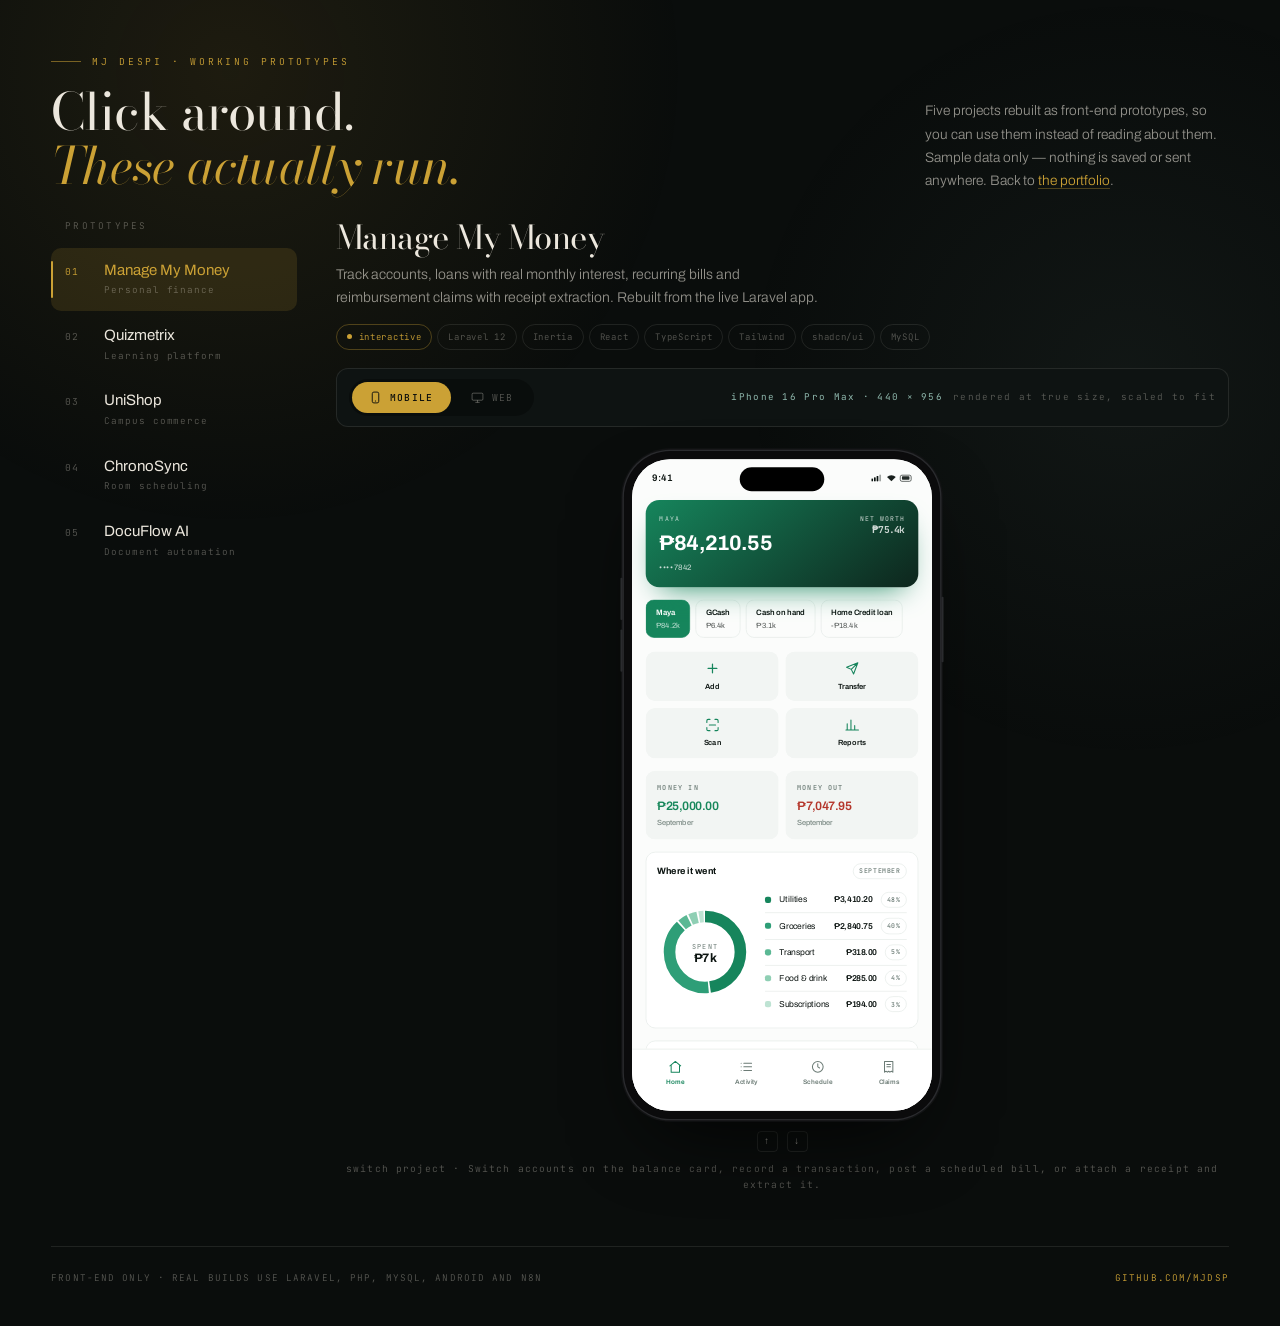
==== commit bd7fbcf2: "updated the demos" ====
--- a/demos.html
+++ b/demos.html
@@ -500,7 +500,7 @@
   const S = {
     tab:"Home", acc:0, sheet:false,
     accounts:[
-      { id:1, n:"BPI Savings",      k:"asset", bal:84210.55, tint:"#16855C", last:"7842" },
+      { id:1, n:"Maya",      k:"asset", bal:84210.55, tint:"#16855C", last:"7842" },
       { id:2, n:"GCash",            k:"asset", bal:6420.00,  tint:"#1F6FB5", last:"0224" },
       { id:3, n:"Cash on hand",     k:"asset", bal:3150.00,  tint:"#7A6A3E", last:"—" },
       { id:4, n:"Home Credit loan", k:"debt",  bal:-18400.00, tint:"#B4352A", rate:1.75, plan:12, since:"14 Mar 2026" },
@@ -783,7 +783,9 @@
             s.done = true;
             S.tx.unshift({ d:"29 Sep", n:s.n, c:s.c, a:s.a, acc:1, g:"\u{1F4C6}" });
             S.accounts[0].bal += s.a;
-            toast(root,s.n+" posted to BPI Savings"); draw();
+            // name the account rather than hardcoding it, so renaming an
+            // account in the data above cannot leave this message stale
+            toast(root,s.n+" posted to "+S.accounts[0].n); draw();
           };
           skip.onclick = () => { s.done=true; toast(root,s.n+" skipped this cycle"); draw(); };
           g.append(post,skip); r.appendChild(g);
